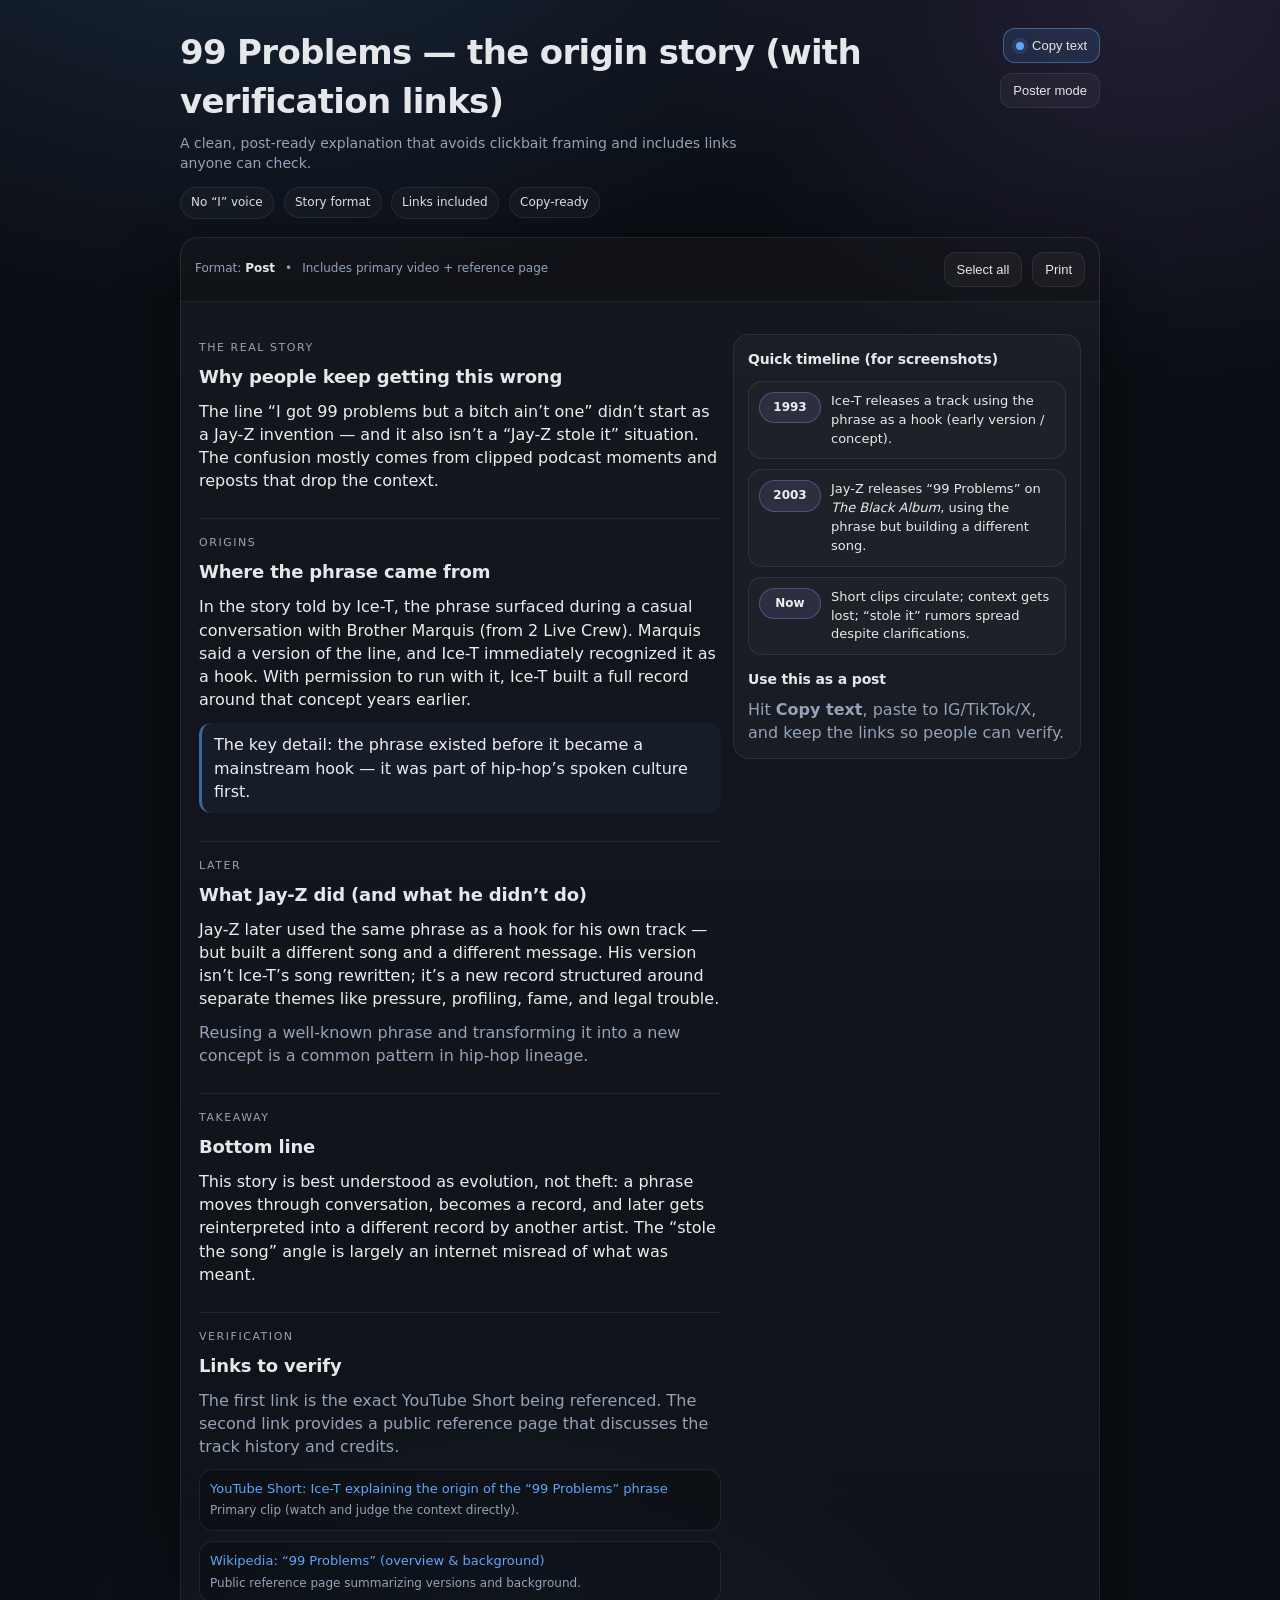
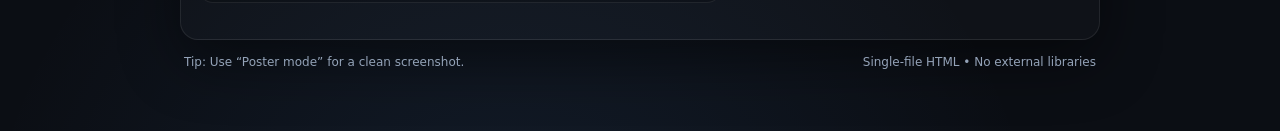
==== index.html @ a56e2610 "index.html" ====
<!doctype html>

<html lang="en">

<head>

  <meta charset="UTF-8" />

  <meta name="viewport" content="width=device-width,initial-scale=1" />

  <title>99 Problems — Origin Story (Verifiable)</title>

  <style>

    :root{

      --bg:#0b0e14;

      --card:#111827;

      --muted:#94a3b8;

      --text:#e5e7eb;

      --accent:#60a5fa;

      --accent2:#a78bfa;

      --border:rgba(255,255,255,.08);

      --shadow: 0 20px 60px rgba(0,0,0,.45);

    }

    *{box-sizing:border-box}

    body{

      margin:0;

      font-family: ui-sans-serif, system-ui, -apple-system, Segoe UI, Roboto, Helvetica, Arial, "Apple Color Emoji","Segoe UI Emoji";

      background:

        radial-gradient(1200px 800px at 20% -10%, rgba(96,165,250,.18), transparent 60%),

        radial-gradient(900px 700px at 90% 0%, rgba(167,139,250,.14), transparent 55%),

        radial-gradient(900px 900px at 40% 110%, rgba(96,165,250,.10), transparent 60%),

        var(--bg);

      color:var(--text);

      line-height:1.45;

      padding: 28px 16px 60px;

    }

    .wrap{

      max-width: 920px;

      margin: 0 auto;

    }

    header{

      display:flex;

      align-items:flex-start;

      justify-content:space-between;

      gap:16px;

      margin-bottom:18px;

    }

    .title{

      display:flex;

      flex-direction:column;

      gap:6px;

    }

    h1{

      margin:0;

      font-size: clamp(20px, 3vw, 34px);

      letter-spacing:-0.02em;

    }

    .subtitle{

      margin:0;

      color:var(--muted);

      font-size: 14px;

      max-width: 64ch;

    }

    .pillbar{

      display:flex;

      gap:10px;

      flex-wrap:wrap;

      margin-top: 8px;

    }

    .pill{

      font-size:12px;

      color: rgba(255,255,255,.86);

      border:1px solid var(--border);

      padding:6px 10px;

      border-radius:999px;

      background: rgba(255,255,255,.03);

      backdrop-filter: blur(8px);

    }

    .card{

      background: linear-gradient(180deg, rgba(255,255,255,.04), rgba(255,255,255,.02));

      border:1px solid var(--border);

      border-radius: 18px;

      box-shadow: var(--shadow);

      overflow:hidden;

    }

    .toolbar{

      display:flex;

      align-items:center;

      justify-content:space-between;

      gap: 12px;

      padding: 14px 14px;

      border-bottom:1px solid var(--border);

      background: rgba(0,0,0,.25);

    }

    .controls{

      display:flex;

      gap:10px;

      flex-wrap:wrap;

      align-items:center;

      justify-content:flex-end;

    }

    .btn{

      appearance:none;

      border:1px solid var(--border);

      background: rgba(255,255,255,.04);

      color: var(--text);

      padding: 9px 12px;

      border-radius: 12px;

      font-size: 13px;

      cursor:pointer;

      transition: transform .05s ease, background .2s ease, border-color .2s ease;

      display:inline-flex;

      align-items:center;

      gap:8px;

      user-select:none;

      white-space:nowrap;

    }

    .btn:hover{

      background: rgba(255,255,255,.07);

      border-color: rgba(96,165,250,.35);

    }

    .btn:active{ transform: translateY(1px); }

    .btn.primary{

      border-color: rgba(96,165,250,.45);

      background: rgba(96,165,250,.12);

    }

    .btn.primary:hover{

      background: rgba(96,165,250,.16);

    }

    .btn .dot{

      width:8px;height:8px;border-radius:50%;

      background: var(--accent);

      box-shadow: 0 0 0 4px rgba(96,165,250,.14);

    }

    .status{

      font-size: 12px;

      color: var(--muted);

      display:flex;

      align-items:center;

      gap: 10px;

      flex-wrap:wrap;

    }

    .status strong{ color: rgba(255,255,255,.9); font-weight:600; }

    .content{

      padding: 18px 18px 20px;

    }

    .section{

      padding: 16px 0;

      border-top:1px solid var(--border);

    }

    .section:first-child{ border-top:0; padding-top: 6px; }

    .kicker{

      text-transform: uppercase;

      letter-spacing: .14em;

      font-size: 11px;

      color: rgba(255,255,255,.6);

      margin:0 0 8px;

    }

    h2{

      margin:0 0 8px;

      font-size: 18px;

      letter-spacing:-0.01em;

    }

    p{

      margin: 10px 0;

      color: rgba(255,255,255,.92);

      max-width: 74ch;

    }

    .muted{ color: var(--muted); }

    .quote{

      border-left: 3px solid rgba(96,165,250,.55);

      padding: 10px 12px;

      margin: 12px 0;

      background: rgba(96,165,250,.06);

      border-radius: 12px;

      color: rgba(255,255,255,.92);

      max-width: 74ch;

    }

    .grid{

      display:grid;

      grid-template-columns: 1fr;

      gap: 12px;

      margin-top: 14px;

    }

    @media (min-width: 860px){

      .grid{ grid-template-columns: 1.2fr .8fr; align-items:start; }

    }

    .side{

      border:1px solid var(--border);

      background: rgba(255,255,255,.03);

      border-radius: 16px;

      padding: 14px;

    }

    .side h3{

      margin:0 0 8px;

      font-size: 14px;

      letter-spacing:-0.01em;

    }

    .links{

      display:flex;

      flex-direction:column;

      gap:10px;

      margin: 10px 0 0;

      padding:0;

      list-style:none;

    }

    .link{

      display:flex;

      flex-direction:column;

      gap:4px;

      padding: 10px 10px;

      border-radius: 14px;

      border:1px solid var(--border);

      background: rgba(0,0,0,.18);

    }

    .link a{

      color: var(--accent);

      text-decoration:none;

      word-break: break-word;

      font-size: 13px;

    }

    .link a:hover{ text-decoration: underline; }

    .link small{

      color: var(--muted);

      font-size: 12px;

    }

    .timeline{

      display:flex;

      flex-direction:column;

      gap: 10px;

      margin-top: 12px;

    }

    .event{

      display:flex;

      gap: 10px;

      align-items:flex-start;

      padding: 10px;

      border:1px solid var(--border);

      background: rgba(255,255,255,.02);

      border-radius: 14px;

    }

    .year{

      font-size: 12px;

      font-weight: 700;

      color: rgba(255,255,255,.92);

      background: rgba(167,139,250,.12);

      border:1px solid rgba(167,139,250,.35);

      padding: 6px 8px;

      border-radius: 999px;

      min-width: 62px;

      text-align:center;

    }

    .event p{ margin:0; font-size: 13px; color: rgba(255,255,255,.9); }

    footer{

      margin-top: 14px;

      color: var(--muted);

      font-size: 12px;

      display:flex;

      justify-content:space-between;

      gap: 10px;

      flex-wrap:wrap;

      padding: 0 4px;

    }

    .toast{

      position: fixed;

      left: 50%;

      bottom: 18px;

      transform: translateX(-50%);

      background: rgba(17,24,39,.92);

      border:1px solid var(--border);

      color: rgba(255,255,255,.92);

      padding: 10px 14px;

      border-radius: 999px;

      box-shadow: var(--shadow);

      opacity:0;

      pointer-events:none;

      transition: opacity .2s ease, transform .2s ease;

      font-size: 13px;

      backdrop-filter: blur(8px);

    }

    .toast.show{

      opacity:1;

      transform: translateX(-50%) translateY(-4px);

    }

    /* "Poster mode": bigger, tighter, less UI */

    .poster body {}

    .poster .toolbar{ display:none; }

    .poster .subtitle{ display:none; }

    .poster .pillbar{ display:none; }

    .poster .content{ padding: 24px 22px 22px; }

    .poster .side{ display:none; }

  </style>

</head>

<body>

  <div class="wrap">

    <header>

      <div class="title">

        <h1>99 Problems — the origin story (with verification links)</h1>

        <p class="subtitle">

          A clean, post-ready explanation that avoids clickbait framing and includes links anyone can check.

        </p>

        <div class="pillbar" aria-hidden="true">

          <span class="pill">No “I” voice</span>

          <span class="pill">Story format</span>

          <span class="pill">Links included</span>

          <span class="pill">Copy-ready</span>

        </div>

      </div>

      <div class="controls">

        <button class="btn primary" id="copyBtn" title="Copy the story text">

          <span class="dot" aria-hidden="true"></span> Copy text

        </button>

        <button class="btn" id="posterBtn" title="Toggle poster mode (clean screenshot layout)">

          Poster mode

        </button>

      </div>

    </header>

    <main class="card" role="main">

      <div class="toolbar">

        <div class="status">

          <span>Format: <strong id="modeLabel">Post</strong></span>

          <span class="muted">•</span>

          <span class="muted">Includes primary video + reference page</span>

        </div>

        <div class="controls">

          <button class="btn" id="selectBtn" title="Select all story text">Select all</button>

          <button class="btn" id="printBtn" title="Print / Save as PDF">Print</button>

        </div>

      </div>

      <div class="content">

        <div class="grid">

          <article id="story">

            <section class="section">

              <p class="kicker">The real story</p>

              <h2>Why people keep getting this wrong</h2>

              <p>

                The line “I got 99 problems but a bitch ain’t one” didn’t start as a Jay-Z invention — and it also isn’t a

                “Jay-Z stole it” situation. The confusion mostly comes from clipped podcast moments and reposts that drop

                the context.

              </p>

            </section>

            <section class="section">

              <p class="kicker">Origins</p>

              <h2>Where the phrase came from</h2>

              <p>

                In the story told by Ice-T, the phrase surfaced during a casual conversation with Brother Marquis (from 2 Live Crew).

                Marquis said a version of the line, and Ice-T immediately recognized it as a hook. With permission to run with it,

                Ice-T built a full record around that concept years earlier.

              </p>

              <div class="quote" role="note">

                The key detail: the phrase existed before it became a mainstream hook — it was part of hip-hop’s spoken culture first.

              </div>

            </section>

            <section class="section">

              <p class="kicker">Later</p>

              <h2>What Jay-Z did (and what he didn’t do)</h2>

              <p>

                Jay-Z later used the same phrase as a hook for his own track — but built a different song and a different message.

                His version isn’t Ice-T’s song rewritten; it’s a new record structured around separate themes like pressure,

                profiling, fame, and legal trouble.

              </p>

              <p class="muted">

                Reusing a well-known phrase and transforming it into a new concept is a common pattern in hip-hop lineage.

              </p>

            </section>

            <section class="section">

              <p class="kicker">Takeaway</p>

              <h2>Bottom line</h2>

              <p>

                This story is best understood as evolution, not theft: a phrase moves through conversation, becomes a record,

                and later gets reinterpreted into a different record by another artist. The “stole the song” angle is largely

                an internet misread of what was meant.

              </p>

            </section>

            <section class="section" id="verification">

              <p class="kicker">Verification</p>

              <h2>Links to verify</h2>

              <p class="muted">

                The first link is the exact YouTube Short being referenced. The second link provides a public reference page

                that discusses the track history and credits.

              </p>

              <ul class="links">

                <li class="link">

                  <a href="https://youtube.com/shorts/ABNKZNQEpVY?si=wyoxlkQAUQB11pMo" target="_blank" rel="noopener noreferrer">

                    YouTube Short: Ice-T explaining the origin of the “99 Problems” phrase

                  </a>

                  <small>Primary clip (watch and judge the context directly).</small>

                </li>

                <li class="link">

                  <a href="https://en.wikipedia.org/wiki/99_Problems" target="_blank" rel="noopener noreferrer">

                    Wikipedia: “99 Problems” (overview & background)

                  </a>

                  <small>Public reference page summarizing versions and background.</small>

                </li>

              </ul>

            </section>

          </article>

          <aside class="side" aria-label="Quick timeline">

            <h3>Quick timeline (for screenshots)</h3>

            <div class="timeline">

              <div class="event">

                <div class="year">1993</div>

                <p>Ice-T releases a track using the phrase as a hook (early version / concept).</p>

              </div>

              <div class="event">

                <div class="year">2003</div>

                <p>Jay-Z releases “99 Problems” on <em>The Black Album</em>, using the phrase but building a different song.</p>

              </div>

              <div class="event">

                <div class="year">Now</div>

                <p>Short clips circulate; context gets lost; “stole it” rumors spread despite clarifications.</p>

              </div>

            </div>

            <div style="margin-top:14px;">

              <h3>Use this as a post</h3>

              <p class="muted" style="margin:0;">

                Hit <strong>Copy text</strong>, paste to IG/TikTok/X, and keep the links so people can verify.

              </p>

            </div>

          </aside>

        </div>

      </div>

    </main>

    <footer>

      <span>Tip: Use “Poster mode” for a clean screenshot.</span>

      <span class="muted">Single-file HTML • No external libraries</span>

    </footer>

  </div>

  <div class="toast" id="toast" role="status" aria-live="polite"></div>

  <script>

    const copyBtn = document.getElementById('copyBtn');

    const selectBtn = document.getElementById('selectBtn');

    const printBtn = document.getElementById('printBtn');

    const posterBtn = document.getElementById('posterBtn');

    const modeLabel = document.getElementById('modeLabel');

    const toast = document.getElementById('toast');

    const story = document.getElementById('story');

    function showToast(msg){

      toast.textContent = msg;

      toast.classList.add('show');

      setTimeout(() => toast.classList.remove('show'), 1600);

    }

    function getPlainTextFromStory(){

      // Build a clean, copy-paste-friendly text version (no UI fluff)

      const yt = "https://youtube.com/shorts/ABNKZNQEpVY?si=wyoxlkQAUQB11pMo";

      const wiki = "https://en.wikipedia.org/wiki/99_Problems";

      return [

        "99 Problems — the origin story (with verification links)",

        "",

        "The line “I got 99 problems but a bitch ain’t one” didn’t start as a Jay-Z invention — and it also isn’t a “Jay-Z stole it” situation. The confusion mostly comes from clipped podcast moments and reposts that drop the context.",

        "",

        "Where the phrase came from:",

        "In the story told by Ice-T, the phrase surfaced during a casual conversation with Brother Marquis (from 2 Live Crew). Marquis said a version of the line, and Ice-T immediately recognized it as a hook. With permission to run with it, Ice-T built a full record around that concept years earlier.",

        "",

        "What Jay-Z did (and what he didn’t do):",

        "Jay-Z later used the same phrase as a hook for his own track — but built a different song and a different message. His version isn’t Ice-T’s song rewritten; it’s a new record structured around separate themes like pressure, profiling, fame, and legal trouble.",

        "",

        "Bottom line:",

        "This story is best understood as evolution, not theft: a phrase moves through conversation, becomes a record, and later gets reinterpreted into a different record by another artist. The “stole the song” angle is largely an internet misread of what was meant.",

        "",

        "Verify:",

        `YouTube Short (primary clip): ${yt}`,

        `Public reference page: ${wiki}`

      ].join("\n");

    }

    async function copyText(){

      const text = getPlainTextFromStory();

      try{

        await navigator.clipboard.writeText(text);

        showToast("Copied ✔");

      }catch(e){

        // fallback

        const ta = document.createElement('textarea');

        ta.value = text;

        ta.setAttribute('readonly', '');

        ta.style.position = 'fixed';

        ta.style.left = '-9999px';

        document.body.appendChild(ta);

        ta.select();

        document.execCommand('copy');

        document.body.removeChild(ta);

        showToast("Copied ✔");

      }

    }

    function selectStory(){

      const range = document.createRange();

      range.selectNodeContents(story);

      const sel = window.getSelection();

      sel.removeAllRanges();

      sel.addRange(range);

      showToast("Selected");

    }

    function togglePoster(){

      document.documentElement.classList.toggle('poster');

      const isPoster = document.documentElement.classList.contains('poster');

      modeLabel.textContent = isPoster ? "Poster" : "Post";

      posterBtn.textContent = isPoster ? "Exit poster mode" : "Poster mode";

      showToast(isPoster ? "Poster mode on" : "Poster mode off");

    }

    copyBtn.addEventListener('click', copyText);

    selectBtn.addEventListener('click', selectStory);

    printBtn.addEventListener('click', () => window.print());

    posterBtn.addEventListener('click', togglePoster);

  </script>

</body>

</html>
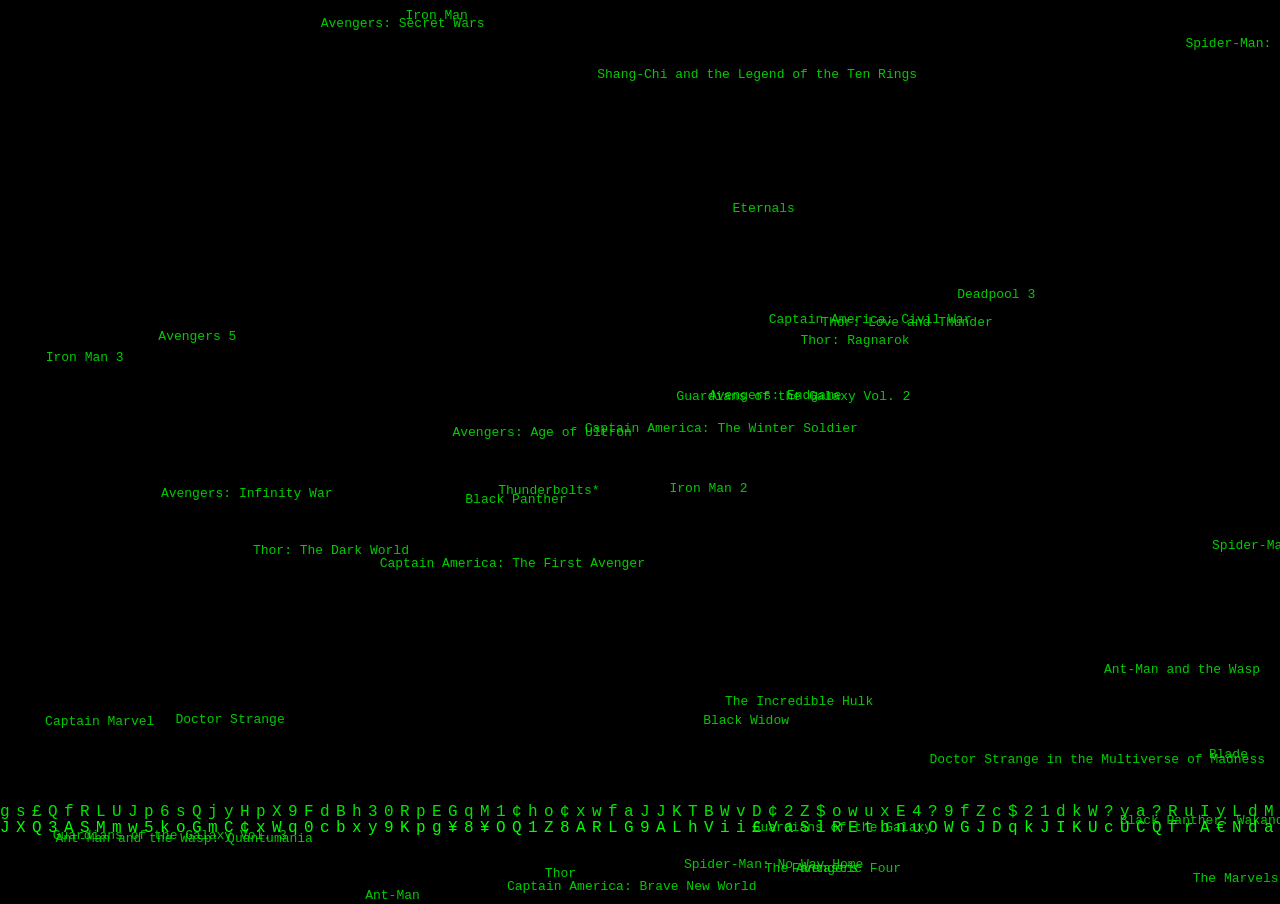
==== commit 33d9fcb2: "Add files via upload" ====
--- a/index.html
+++ b/index.html
@@ -1,999 +1,14 @@
-<!doctype html>
-
+<!DOCTYPE html>
 <html lang="en">
-
 <head>
-
-  <meta charset="UTF-8" />
-
-  <meta name="viewport" content="width=device-width,initial-scale=1" />
-
-  <title>99 Problems — Origin Story (Verifiable)</title>
-
-  <style>
-
-    :root{
-
-      --bg:#0b0e14;
-
-      --card:#111827;
-
-      --muted:#94a3b8;
-
-      --text:#e5e7eb;
-
-      --accent:#60a5fa;
-
-      --accent2:#a78bfa;
-
-      --border:rgba(255,255,255,.08);
-
-      --shadow: 0 20px 60px rgba(0,0,0,.45);
-
-    }
-
-    *{box-sizing:border-box}
-
-    body{
-
-      margin:0;
-
-      font-family: ui-sans-serif, system-ui, -apple-system, Segoe UI, Roboto, Helvetica, Arial, "Apple Color Emoji","Segoe UI Emoji";
-
-      background:
-
-        radial-gradient(1200px 800px at 20% -10%, rgba(96,165,250,.18), transparent 60%),
-
-        radial-gradient(900px 700px at 90% 0%, rgba(167,139,250,.14), transparent 55%),
-
-        radial-gradient(900px 900px at 40% 110%, rgba(96,165,250,.10), transparent 60%),
-
-        var(--bg);
-
-      color:var(--text);
-
-      line-height:1.45;
-
-      padding: 28px 16px 60px;
-
-    }
-
-    .wrap{
-
-      max-width: 920px;
-
-      margin: 0 auto;
-
-    }
-
-    header{
-
-      display:flex;
-
-      align-items:flex-start;
-
-      justify-content:space-between;
-
-      gap:16px;
-
-      margin-bottom:18px;
-
-    }
-
-    .title{
-
-      display:flex;
-
-      flex-direction:column;
-
-      gap:6px;
-
-    }
-
-    h1{
-
-      margin:0;
-
-      font-size: clamp(20px, 3vw, 34px);
-
-      letter-spacing:-0.02em;
-
-    }
-
-    .subtitle{
-
-      margin:0;
-
-      color:var(--muted);
-
-      font-size: 14px;
-
-      max-width: 64ch;
-
-    }
-
-    .pillbar{
-
-      display:flex;
-
-      gap:10px;
-
-      flex-wrap:wrap;
-
-      margin-top: 8px;
-
-    }
-
-    .pill{
-
-      font-size:12px;
-
-      color: rgba(255,255,255,.86);
-
-      border:1px solid var(--border);
-
-      padding:6px 10px;
-
-      border-radius:999px;
-
-      background: rgba(255,255,255,.03);
-
-      backdrop-filter: blur(8px);
-
-    }
-
-    .card{
-
-      background: linear-gradient(180deg, rgba(255,255,255,.04), rgba(255,255,255,.02));
-
-      border:1px solid var(--border);
-
-      border-radius: 18px;
-
-      box-shadow: var(--shadow);
-
-      overflow:hidden;
-
-    }
-
-    .toolbar{
-
-      display:flex;
-
-      align-items:center;
-
-      justify-content:space-between;
-
-      gap: 12px;
-
-      padding: 14px 14px;
-
-      border-bottom:1px solid var(--border);
-
-      background: rgba(0,0,0,.25);
-
-    }
-
-    .controls{
-
-      display:flex;
-
-      gap:10px;
-
-      flex-wrap:wrap;
-
-      align-items:center;
-
-      justify-content:flex-end;
-
-    }
-
-    .btn{
-
-      appearance:none;
-
-      border:1px solid var(--border);
-
-      background: rgba(255,255,255,.04);
-
-      color: var(--text);
-
-      padding: 9px 12px;
-
-      border-radius: 12px;
-
-      font-size: 13px;
-
-      cursor:pointer;
-
-      transition: transform .05s ease, background .2s ease, border-color .2s ease;
-
-      display:inline-flex;
-
-      align-items:center;
-
-      gap:8px;
-
-      user-select:none;
-
-      white-space:nowrap;
-
-    }
-
-    .btn:hover{
-
-      background: rgba(255,255,255,.07);
-
-      border-color: rgba(96,165,250,.35);
-
-    }
-
-    .btn:active{ transform: translateY(1px); }
-
-    .btn.primary{
-
-      border-color: rgba(96,165,250,.45);
-
-      background: rgba(96,165,250,.12);
-
-    }
-
-    .btn.primary:hover{
-
-      background: rgba(96,165,250,.16);
-
-    }
-
-    .btn .dot{
-
-      width:8px;height:8px;border-radius:50%;
-
-      background: var(--accent);
-
-      box-shadow: 0 0 0 4px rgba(96,165,250,.14);
-
-    }
-
-    .status{
-
-      font-size: 12px;
-
-      color: var(--muted);
-
-      display:flex;
-
-      align-items:center;
-
-      gap: 10px;
-
-      flex-wrap:wrap;
-
-    }
-
-    .status strong{ color: rgba(255,255,255,.9); font-weight:600; }
-
-    .content{
-
-      padding: 18px 18px 20px;
-
-    }
-
-    .section{
-
-      padding: 16px 0;
-
-      border-top:1px solid var(--border);
-
-    }
-
-    .section:first-child{ border-top:0; padding-top: 6px; }
-
-    .kicker{
-
-      text-transform: uppercase;
-
-      letter-spacing: .14em;
-
-      font-size: 11px;
-
-      color: rgba(255,255,255,.6);
-
-      margin:0 0 8px;
-
-    }
-
-    h2{
-
-      margin:0 0 8px;
-
-      font-size: 18px;
-
-      letter-spacing:-0.01em;
-
-    }
-
-    p{
-
-      margin: 10px 0;
-
-      color: rgba(255,255,255,.92);
-
-      max-width: 74ch;
-
-    }
-
-    .muted{ color: var(--muted); }
-
-    .quote{
-
-      border-left: 3px solid rgba(96,165,250,.55);
-
-      padding: 10px 12px;
-
-      margin: 12px 0;
-
-      background: rgba(96,165,250,.06);
-
-      border-radius: 12px;
-
-      color: rgba(255,255,255,.92);
-
-      max-width: 74ch;
-
-    }
-
-    .grid{
-
-      display:grid;
-
-      grid-template-columns: 1fr;
-
-      gap: 12px;
-
-      margin-top: 14px;
-
-    }
-
-    @media (min-width: 860px){
-
-      .grid{ grid-template-columns: 1.2fr .8fr; align-items:start; }
-
-    }
-
-    .side{
-
-      border:1px solid var(--border);
-
-      background: rgba(255,255,255,.03);
-
-      border-radius: 16px;
-
-      padding: 14px;
-
-    }
-
-    .side h3{
-
-      margin:0 0 8px;
-
-      font-size: 14px;
-
-      letter-spacing:-0.01em;
-
-    }
-
-    .links{
-
-      display:flex;
-
-      flex-direction:column;
-
-      gap:10px;
-
-      margin: 10px 0 0;
-
-      padding:0;
-
-      list-style:none;
-
-    }
-
-    .link{
-
-      display:flex;
-
-      flex-direction:column;
-
-      gap:4px;
-
-      padding: 10px 10px;
-
-      border-radius: 14px;
-
-      border:1px solid var(--border);
-
-      background: rgba(0,0,0,.18);
-
-    }
-
-    .link a{
-
-      color: var(--accent);
-
-      text-decoration:none;
-
-      word-break: break-word;
-
-      font-size: 13px;
-
-    }
-
-    .link a:hover{ text-decoration: underline; }
-
-    .link small{
-
-      color: var(--muted);
-
-      font-size: 12px;
-
-    }
-
-    .timeline{
-
-      display:flex;
-
-      flex-direction:column;
-
-      gap: 10px;
-
-      margin-top: 12px;
-
-    }
-
-    .event{
-
-      display:flex;
-
-      gap: 10px;
-
-      align-items:flex-start;
-
-      padding: 10px;
-
-      border:1px solid var(--border);
-
-      background: rgba(255,255,255,.02);
-
-      border-radius: 14px;
-
-    }
-
-    .year{
-
-      font-size: 12px;
-
-      font-weight: 700;
-
-      color: rgba(255,255,255,.92);
-
-      background: rgba(167,139,250,.12);
-
-      border:1px solid rgba(167,139,250,.35);
-
-      padding: 6px 8px;
-
-      border-radius: 999px;
-
-      min-width: 62px;
-
-      text-align:center;
-
-    }
-
-    .event p{ margin:0; font-size: 13px; color: rgba(255,255,255,.9); }
-
-    footer{
-
-      margin-top: 14px;
-
-      color: var(--muted);
-
-      font-size: 12px;
-
-      display:flex;
-
-      justify-content:space-between;
-
-      gap: 10px;
-
-      flex-wrap:wrap;
-
-      padding: 0 4px;
-
-    }
-
-    .toast{
-
-      position: fixed;
-
-      left: 50%;
-
-      bottom: 18px;
-
-      transform: translateX(-50%);
-
-      background: rgba(17,24,39,.92);
-
-      border:1px solid var(--border);
-
-      color: rgba(255,255,255,.92);
-
-      padding: 10px 14px;
-
-      border-radius: 999px;
-
-      box-shadow: var(--shadow);
-
-      opacity:0;
-
-      pointer-events:none;
-
-      transition: opacity .2s ease, transform .2s ease;
-
-      font-size: 13px;
-
-      backdrop-filter: blur(8px);
-
-    }
-
-    .toast.show{
-
-      opacity:1;
-
-      transform: translateX(-50%) translateY(-4px);
-
-    }
-
-    /* "Poster mode": bigger, tighter, less UI */
-
-    .poster body {}
-
-    .poster .toolbar{ display:none; }
-
-    .poster .subtitle{ display:none; }
-
-    .poster .pillbar{ display:none; }
-
-    .poster .content{ padding: 24px 22px 22px; }
-
-    .poster .side{ display:none; }
-
-  </style>
-
+    <meta charset="UTF-8">
+    <meta name="viewport" content="width=device-width, initial-scale=1.0">
+    <title>Matrix MCU Rain</title>
+    <link rel="stylesheet" href="style.css">
 </head>
-
 <body>
-
-  <div class="wrap">
-
-    <header>
-
-      <div class="title">
-
-        <h1>99 Problems — the origin story (with verification links)</h1>
-
-        <p class="subtitle">
-
-          A clean, post-ready explanation that avoids clickbait framing and includes links anyone can check.
-
-        </p>
-
-        <div class="pillbar" aria-hidden="true">
-
-          <span class="pill">No “I” voice</span>
-
-          <span class="pill">Story format</span>
-
-          <span class="pill">Links included</span>
-
-          <span class="pill">Copy-ready</span>
-
-        </div>
-
-      </div>
-
-      <div class="controls">
-
-        <button class="btn primary" id="copyBtn" title="Copy the story text">
-
-          <span class="dot" aria-hidden="true"></span> Copy text
-
-        </button>
-
-        <button class="btn" id="posterBtn" title="Toggle poster mode (clean screenshot layout)">
-
-          Poster mode
-
-        </button>
-
-      </div>
-
-    </header>
-
-    <main class="card" role="main">
-
-      <div class="toolbar">
-
-        <div class="status">
-
-          <span>Format: <strong id="modeLabel">Post</strong></span>
-
-          <span class="muted">•</span>
-
-          <span class="muted">Includes primary video + reference page</span>
-
-        </div>
-
-        <div class="controls">
-
-          <button class="btn" id="selectBtn" title="Select all story text">Select all</button>
-
-          <button class="btn" id="printBtn" title="Print / Save as PDF">Print</button>
-
-        </div>
-
-      </div>
-
-      <div class="content">
-
-        <div class="grid">
-
-          <article id="story">
-
-            <section class="section">
-
-              <p class="kicker">The real story</p>
-
-              <h2>Why people keep getting this wrong</h2>
-
-              <p>
-
-                The line “I got 99 problems but a bitch ain’t one” didn’t start as a Jay-Z invention — and it also isn’t a
-
-                “Jay-Z stole it” situation. The confusion mostly comes from clipped podcast moments and reposts that drop
-
-                the context.
-
-              </p>
-
-            </section>
-
-            <section class="section">
-
-              <p class="kicker">Origins</p>
-
-              <h2>Where the phrase came from</h2>
-
-              <p>
-
-                In the story told by Ice-T, the phrase surfaced during a casual conversation with Brother Marquis (from 2 Live Crew).
-
-                Marquis said a version of the line, and Ice-T immediately recognized it as a hook. With permission to run with it,
-
-                Ice-T built a full record around that concept years earlier.
-
-              </p>
-
-              <div class="quote" role="note">
-
-                The key detail: the phrase existed before it became a mainstream hook — it was part of hip-hop’s spoken culture first.
-
-              </div>
-
-            </section>
-
-            <section class="section">
-
-              <p class="kicker">Later</p>
-
-              <h2>What Jay-Z did (and what he didn’t do)</h2>
-
-              <p>
-
-                Jay-Z later used the same phrase as a hook for his own track — but built a different song and a different message.
-
-                His version isn’t Ice-T’s song rewritten; it’s a new record structured around separate themes like pressure,
-
-                profiling, fame, and legal trouble.
-
-              </p>
-
-              <p class="muted">
-
-                Reusing a well-known phrase and transforming it into a new concept is a common pattern in hip-hop lineage.
-
-              </p>
-
-            </section>
-
-            <section class="section">
-
-              <p class="kicker">Takeaway</p>
-
-              <h2>Bottom line</h2>
-
-              <p>
-
-                This story is best understood as evolution, not theft: a phrase moves through conversation, becomes a record,
-
-                and later gets reinterpreted into a different record by another artist. The “stole the song” angle is largely
-
-                an internet misread of what was meant.
-
-              </p>
-
-            </section>
-
-            <section class="section" id="verification">
-
-              <p class="kicker">Verification</p>
-
-              <h2>Links to verify</h2>
-
-              <p class="muted">
-
-                The first link is the exact YouTube Short being referenced. The second link provides a public reference page
-
-                that discusses the track history and credits.
-
-              </p>
-
-              <ul class="links">
-
-                <li class="link">
-
-                  <a href="https://youtube.com/shorts/ABNKZNQEpVY?si=wyoxlkQAUQB11pMo" target="_blank" rel="noopener noreferrer">
-
-                    YouTube Short: Ice-T explaining the origin of the “99 Problems” phrase
-
-                  </a>
-
-                  <small>Primary clip (watch and judge the context directly).</small>
-
-                </li>
-
-                <li class="link">
-
-                  <a href="https://en.wikipedia.org/wiki/99_Problems" target="_blank" rel="noopener noreferrer">
-
-                    Wikipedia: “99 Problems” (overview & background)
-
-                  </a>
-
-                  <small>Public reference page summarizing versions and background.</small>
-
-                </li>
-
-              </ul>
-
-            </section>
-
-          </article>
-
-          <aside class="side" aria-label="Quick timeline">
-
-            <h3>Quick timeline (for screenshots)</h3>
-
-            <div class="timeline">
-
-              <div class="event">
-
-                <div class="year">1993</div>
-
-                <p>Ice-T releases a track using the phrase as a hook (early version / concept).</p>
-
-              </div>
-
-              <div class="event">
-
-                <div class="year">2003</div>
-
-                <p>Jay-Z releases “99 Problems” on <em>The Black Album</em>, using the phrase but building a different song.</p>
-
-              </div>
-
-              <div class="event">
-
-                <div class="year">Now</div>
-
-                <p>Short clips circulate; context gets lost; “stole it” rumors spread despite clarifications.</p>
-
-              </div>
-
-            </div>
-
-            <div style="margin-top:14px;">
-
-              <h3>Use this as a post</h3>
-
-              <p class="muted" style="margin:0;">
-
-                Hit <strong>Copy text</strong>, paste to IG/TikTok/X, and keep the links so people can verify.
-
-              </p>
-
-            </div>
-
-          </aside>
-
-        </div>
-
-      </div>
-
-    </main>
-
-    <footer>
-
-      <span>Tip: Use “Poster mode” for a clean screenshot.</span>
-
-      <span class="muted">Single-file HTML • No external libraries</span>
-
-    </footer>
-
-  </div>
-
-  <div class="toast" id="toast" role="status" aria-live="polite"></div>
-
-  <script>
-
-    const copyBtn = document.getElementById('copyBtn');
-
-    const selectBtn = document.getElementById('selectBtn');
-
-    const printBtn = document.getElementById('printBtn');
-
-    const posterBtn = document.getElementById('posterBtn');
-
-    const modeLabel = document.getElementById('modeLabel');
-
-    const toast = document.getElementById('toast');
-
-    const story = document.getElementById('story');
-
-    function showToast(msg){
-
-      toast.textContent = msg;
-
-      toast.classList.add('show');
-
-      setTimeout(() => toast.classList.remove('show'), 1600);
-
-    }
-
-    function getPlainTextFromStory(){
-
-      // Build a clean, copy-paste-friendly text version (no UI fluff)
-
-      const yt = "https://youtube.com/shorts/ABNKZNQEpVY?si=wyoxlkQAUQB11pMo";
-
-      const wiki = "https://en.wikipedia.org/wiki/99_Problems";
-
-      return [
-
-        "99 Problems — the origin story (with verification links)",
-
-        "",
-
-        "The line “I got 99 problems but a bitch ain’t one” didn’t start as a Jay-Z invention — and it also isn’t a “Jay-Z stole it” situation. The confusion mostly comes from clipped podcast moments and reposts that drop the context.",
-
-        "",
-
-        "Where the phrase came from:",
-
-        "In the story told by Ice-T, the phrase surfaced during a casual conversation with Brother Marquis (from 2 Live Crew). Marquis said a version of the line, and Ice-T immediately recognized it as a hook. With permission to run with it, Ice-T built a full record around that concept years earlier.",
-
-        "",
-
-        "What Jay-Z did (and what he didn’t do):",
-
-        "Jay-Z later used the same phrase as a hook for his own track — but built a different song and a different message. His version isn’t Ice-T’s song rewritten; it’s a new record structured around separate themes like pressure, profiling, fame, and legal trouble.",
-
-        "",
-
-        "Bottom line:",
-
-        "This story is best understood as evolution, not theft: a phrase moves through conversation, becomes a record, and later gets reinterpreted into a different record by another artist. The “stole the song” angle is largely an internet misread of what was meant.",
-
-        "",
-
-        "Verify:",
-
-        `YouTube Short (primary clip): ${yt}`,
-
-        `Public reference page: ${wiki}`
-
-      ].join("\n");
-
-    }
-
-    async function copyText(){
-
-      const text = getPlainTextFromStory();
-
-      try{
-
-        await navigator.clipboard.writeText(text);
-
-        showToast("Copied ✔");
-
-      }catch(e){
-
-        // fallback
-
-        const ta = document.createElement('textarea');
-
-        ta.value = text;
-
-        ta.setAttribute('readonly', '');
-
-        ta.style.position = 'fixed';
-
-        ta.style.left = '-9999px';
-
-        document.body.appendChild(ta);
-
-        ta.select();
-
-        document.execCommand('copy');
-
-        document.body.removeChild(ta);
-
-        showToast("Copied ✔");
-
-      }
-
-    }
-
-    function selectStory(){
-
-      const range = document.createRange();
-
-      range.selectNodeContents(story);
-
-      const sel = window.getSelection();
-
-      sel.removeAllRanges();
-
-      sel.addRange(range);
-
-      showToast("Selected");
-
-    }
-
-    function togglePoster(){
-
-      document.documentElement.classList.toggle('poster');
-
-      const isPoster = document.documentElement.classList.contains('poster');
-
-      modeLabel.textContent = isPoster ? "Poster" : "Post";
-
-      posterBtn.textContent = isPoster ? "Exit poster mode" : "Poster mode";
-
-      showToast(isPoster ? "Poster mode on" : "Poster mode off");
-
-    }
-
-    copyBtn.addEventListener('click', copyText);
-
-    selectBtn.addEventListener('click', selectStory);
-
-    printBtn.addEventListener('click', () => window.print());
-
-    posterBtn.addEventListener('click', togglePoster);
-
-  </script>
-
+    <canvas id="matrixCanvas"></canvas>
+    <div id="titleRain"></div>
+    <script src="script.js"></script>
 </body>
-
-</html>
+</html>
--- a/style.css
+++ b/style.css
@@ -0,0 +1,30 @@
+body {
+    margin: 0;
+    overflow: hidden;
+    background-color: #000;
+}
+
+#matrixCanvas {
+    display: block;
+}
+
+#titleRain {
+    position: absolute;
+    top: 0;
+    left: 0;
+    width: 100%;
+    height: 100%;
+    color: #00FF00;
+    font-family: monospace;
+    white-space: pre; /* Preserve line breaks */
+    pointer-events: none; /* Allow clicks to pass through to the canvas */
+    z-index: 1; /* Ensure titles are on top */
+    font-size: 1em; /* Adjust as needed */
+    line-height: 1.2em; /* Adjust as needed */
+    text-align: center; /* Initial centering */
+}
+
+#titleRain span {
+    position: absolute;
+    opacity: 0.8;
+}
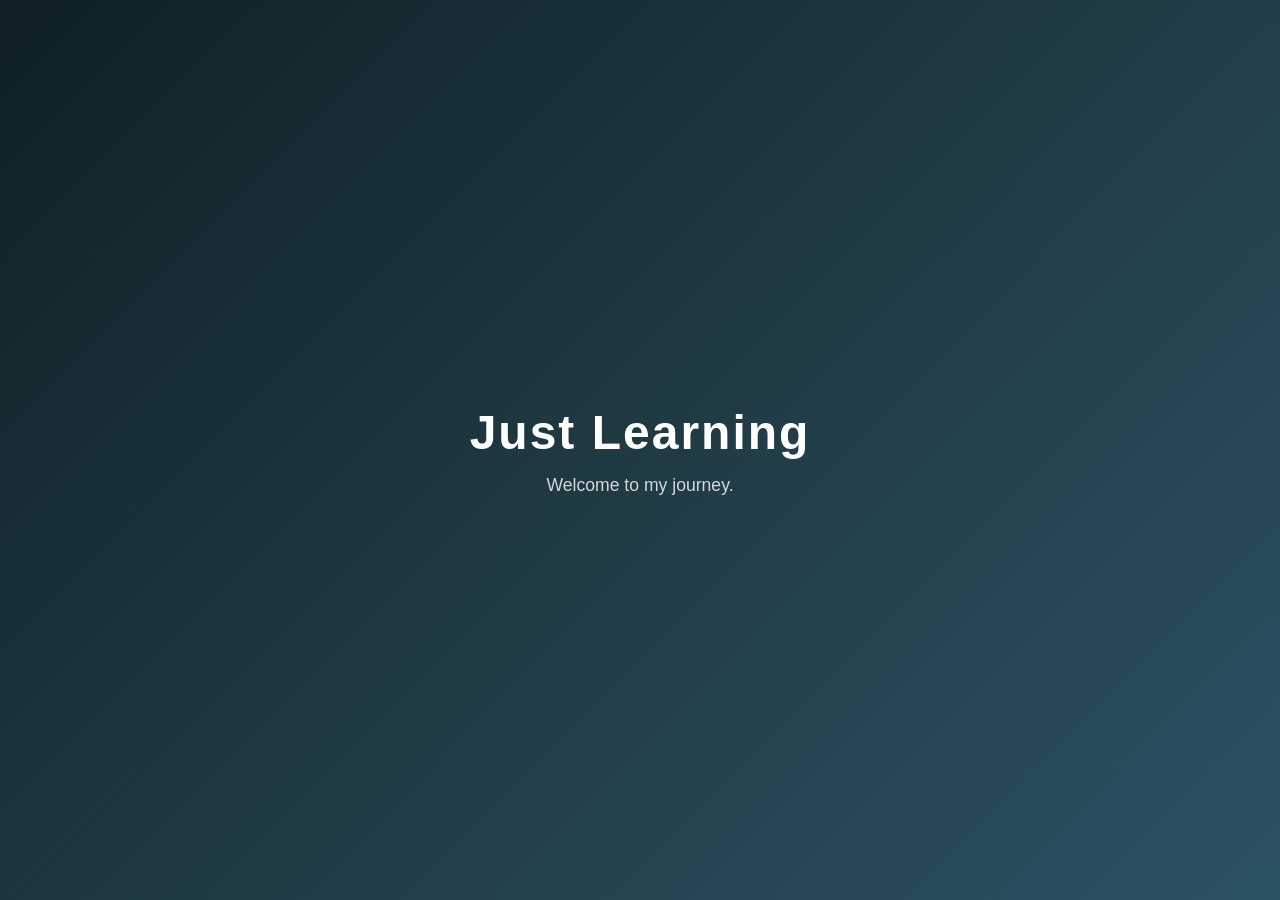
==== commit 283a17af: "Create index.html" ====
--- a/index.html
+++ b/index.html
@@ -1,14 +1,61 @@
 <!DOCTYPE html>
 <html lang="en">
 <head>
-    <meta charset="UTF-8">
-    <meta name="viewport" content="width=device-width, initial-scale=1.0">
-    <title>Matrix MCU Rain</title>
-    <link rel="stylesheet" href="style.css">
+  <meta charset="UTF-8">
+  <title>Welcome</title>
+  <meta name="viewport" content="width=device-width, initial-scale=1.0">
+
+  <style>
+    * {
+      margin: 0;
+      padding: 0;
+      box-sizing: border-box;
+      font-family: Arial, Helvetica, sans-serif;
+    }
+
+    body {
+      height: 100vh;
+      background: linear-gradient(135deg, #0f2027, #203a43, #2c5364);
+      display: flex;
+      justify-content: center;
+      align-items: center;
+      color: white;
+      text-align: center;
+    }
+
+    .container {
+      animation: fadeIn 1.5s ease-in-out;
+    }
+
+    h1 {
+      font-size: 3rem;
+      letter-spacing: 2px;
+    }
+
+    p {
+      margin-top: 15px;
+      opacity: 0.8;
+      font-size: 1.1rem;
+    }
+
+    @keyframes fadeIn {
+      from {
+        opacity: 0;
+        transform: translateY(20px);
+      }
+      to {
+        opacity: 1;
+        transform: translateY(0);
+      }
+    }
+  </style>
 </head>
 <body>
-    <canvas id="matrixCanvas"></canvas>
-    <div id="titleRain"></div>
-    <script src="script.js"></script>
+
+  <div class="container">
+    <h1>Just Learning</h1>
+    <p>Welcome to my journey.</p>
+  </div>
+
 </body>
-</html>+</html>
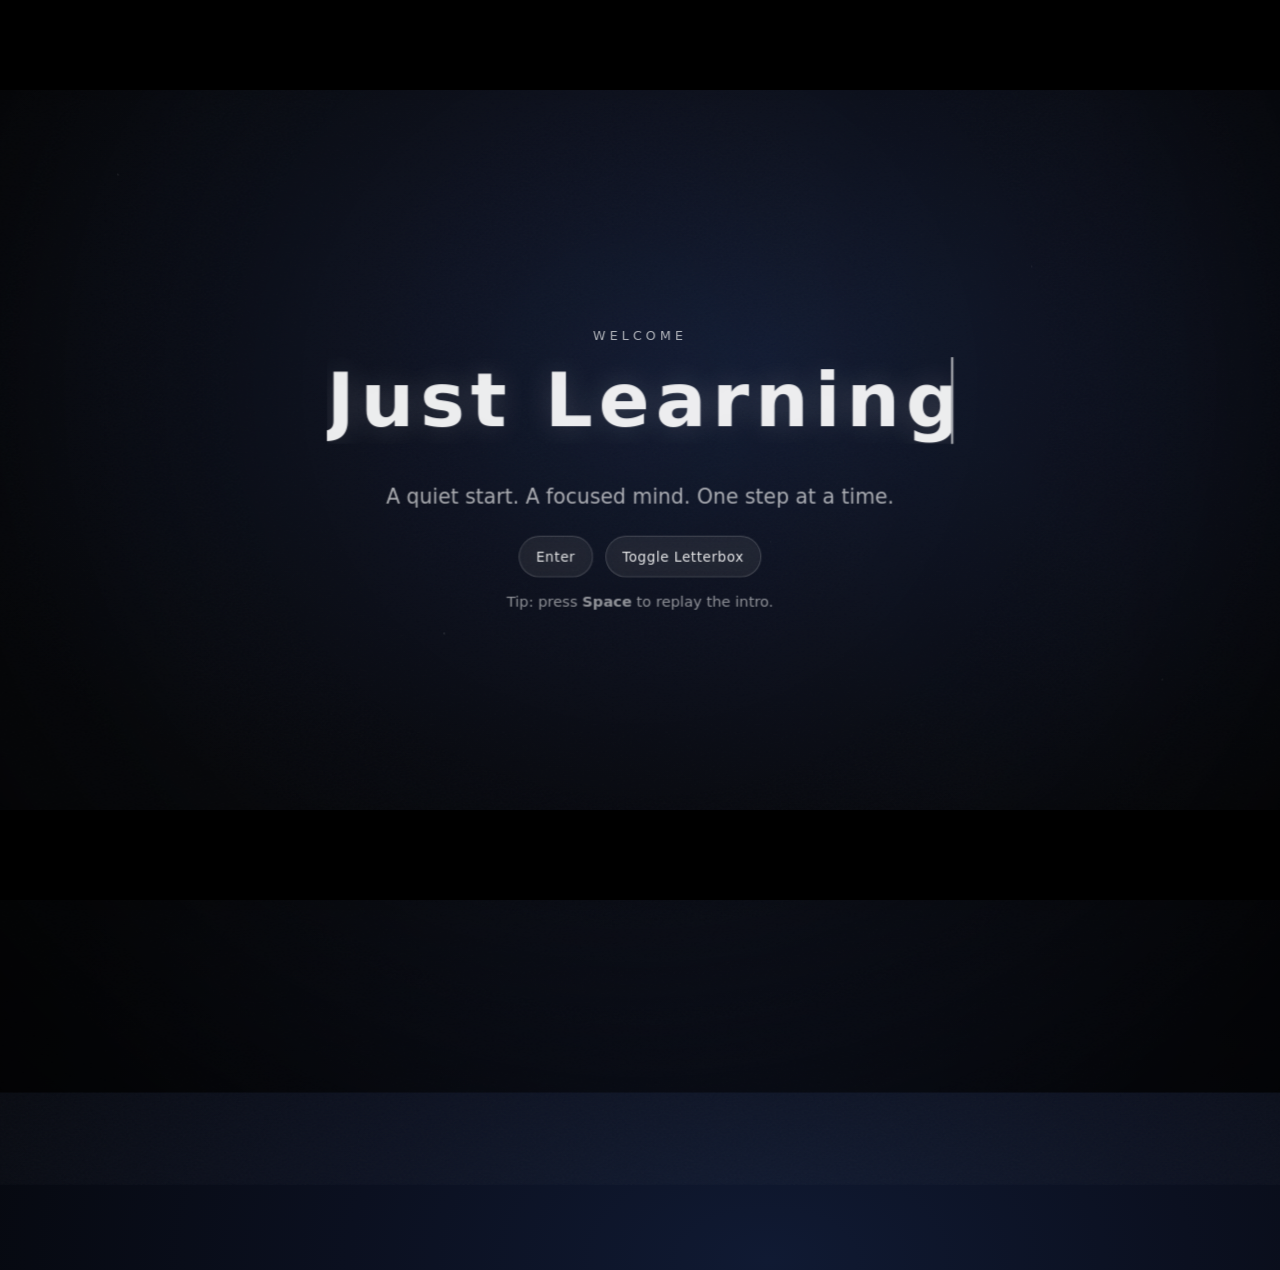
==== commit b4a45700: "Update index.html" ====
--- a/index.html
+++ b/index.html
@@ -1,61 +1,323 @@
-<!DOCTYPE html>
+<!doctype html>
 <html lang="en">
 <head>
-  <meta charset="UTF-8">
-  <title>Welcome</title>
-  <meta name="viewport" content="width=device-width, initial-scale=1.0">
-
+  <meta charset="utf-8" />
+  <meta name="viewport" content="width=device-width, initial-scale=1" />
+  <title>Cinematic Intro — Just Learning</title>
   <style>
-    * {
-      margin: 0;
-      padding: 0;
-      box-sizing: border-box;
-      font-family: Arial, Helvetica, sans-serif;
-    }
-
-    body {
-      height: 100vh;
-      background: linear-gradient(135deg, #0f2027, #203a43, #2c5364);
-      display: flex;
-      justify-content: center;
-      align-items: center;
-      color: white;
-      text-align: center;
-    }
-
-    .container {
-      animation: fadeIn 1.5s ease-in-out;
-    }
-
-    h1 {
-      font-size: 3rem;
-      letter-spacing: 2px;
-    }
-
-    p {
-      margin-top: 15px;
-      opacity: 0.8;
-      font-size: 1.1rem;
-    }
-
-    @keyframes fadeIn {
-      from {
-        opacity: 0;
-        transform: translateY(20px);
-      }
-      to {
-        opacity: 1;
-        transform: translateY(0);
-      }
+    :root{
+      --bg1:#05070c;
+      --bg2:#0b1020;
+      --glow: 0 0 30px rgba(255,255,255,.18);
+      --text: rgba(255,255,255,.92);
+      --muted: rgba(255,255,255,.66);
+    }
+
+    *{box-sizing:border-box;margin:0;padding:0;font-family:system-ui,-apple-system,Segoe UI,Roboto,Arial,sans-serif}
+    body{
+      height:100vh;
+      background: radial-gradient(1200px 700px at 60% 40%, #101a33 0%, var(--bg2) 35%, var(--bg1) 75%);
+      overflow:hidden;
+      color:var(--text);
+    }
+
+    /* Cinematic frame */
+    .scene{
+      position:relative;
+      width:100%;
+      height:100%;
+      display:flex;
+      align-items:center;
+      justify-content:center;
+      transform: scale(1.04);
+      animation: slowZoom 10s ease-in-out forwards;
+    }
+
+    @keyframes slowZoom{
+      0%{transform:scale(1.08)}
+      100%{transform:scale(1.02)}
+    }
+
+    /* Letterbox bars */
+    .bar{
+      position:fixed;
+      left:0;
+      width:100%;
+      height:10vh;
+      background:#000;
+      z-index:50;
+      pointer-events:none;
+    }
+    .bar.top{top:0}
+    .bar.bottom{bottom:0}
+
+    /* Subtle vignette */
+    .vignette{
+      position:absolute; inset:-20%;
+      background: radial-gradient(circle at 50% 45%,
+        rgba(0,0,0,0) 0%,
+        rgba(0,0,0,.25) 45%,
+        rgba(0,0,0,.75) 75%,
+        rgba(0,0,0,.92) 100%);
+      z-index:10;
+      pointer-events:none;
+    }
+
+    /* Film grain (CSS only) */
+    .grain{
+      position:absolute; inset:-30%;
+      background-image:
+        url("data:image/svg+xml,%3Csvg xmlns='http://www.w3.org/2000/svg' width='160' height='160'%3E%3Cfilter id='n'%3E%3CfeTurbulence type='fractalNoise' baseFrequency='.8' numOctaves='2' stitchTiles='stitch'/%3E%3C/filter%3E%3Crect width='160' height='160' filter='url(%23n)' opacity='.35'/%3E%3C/svg%3E");
+      mix-blend-mode:overlay;
+      opacity:.18;
+      z-index:20;
+      pointer-events:none;
+      animation: grainMove 2.2s steps(2) infinite;
+    }
+    @keyframes grainMove{
+      0%{transform:translate(0,0)}
+      20%{transform:translate(-3%,2%)}
+      40%{transform:translate(2%,-2%)}
+      60%{transform:translate(-2%,-3%)}
+      80%{transform:translate(3%,1%)}
+      100%{transform:translate(0,0)}
+    }
+
+    /* Floating dust particles */
+    .dust{
+      position:absolute; inset:0;
+      z-index:5;
+      pointer-events:none;
+      background:
+        radial-gradient(2px 2px at 10% 20%, rgba(255,255,255,.14) 50%, transparent 52%),
+        radial-gradient(1.5px 1.5px at 80% 30%, rgba(255,255,255,.10) 50%, transparent 52%),
+        radial-gradient(2px 2px at 35% 70%, rgba(255,255,255,.12) 50%, transparent 52%),
+        radial-gradient(1.2px 1.2px at 60% 60%, rgba(255,255,255,.09) 50%, transparent 52%),
+        radial-gradient(1.6px 1.6px at 90% 75%, rgba(255,255,255,.10) 50%, transparent 52%);
+      animation: drift 9s ease-in-out infinite;
+      opacity:.9;
+    }
+    @keyframes drift{
+      0%,100%{transform:translate3d(0,0,0)}
+      50%{transform:translate3d(-2%,1%,0)}
+    }
+
+    /* Light sweep */
+    .sweep{
+      position:absolute;
+      width:60vw; height:160vh;
+      top:-30vh; left:-70vw;
+      background: linear-gradient(90deg,
+        transparent 0%,
+        rgba(255,255,255,.10) 45%,
+        rgba(255,255,255,.22) 50%,
+        rgba(255,255,255,.10) 55%,
+        transparent 100%);
+      transform: rotate(18deg);
+      filter: blur(2px);
+      z-index:15;
+      pointer-events:none;
+      animation: sweepAcross 6.5s ease-in-out infinite;
+    }
+    @keyframes sweepAcross{
+      0%{left:-80vw; opacity:0}
+      15%{opacity:.7}
+      45%{left:110vw; opacity:.45}
+      60%{opacity:0}
+      100%{left:110vw; opacity:0}
+    }
+
+    /* Center content */
+    .titlecard{
+      position:relative;
+      z-index:30;
+      text-align:center;
+      padding: 24px 28px;
+      transform: translateY(2vh);
+    }
+
+    .kicker{
+      text-transform: uppercase;
+      letter-spacing: .32em;
+      font-size: .78rem;
+      color: var(--muted);
+      opacity:0;
+      animation: fadeUp .9s ease forwards;
+      animation-delay: .7s;
+    }
+
+    .title{
+      margin-top: 14px;
+      font-size: clamp(2.2rem, 6vw, 4.6rem);
+      letter-spacing: .08em;
+      text-shadow: var(--glow);
+      opacity:0;
+      animation: fadeUp 1.2s ease forwards;
+      animation-delay: 1.15s;
+      display:inline-block;
+      position:relative;
+      padding-bottom: 6px;
+    }
+
+    /* Typewriter effect */
+    .title span{
+      display:inline-block;
+      overflow:hidden;
+      white-space:nowrap;
+      border-right: 2px solid rgba(255,255,255,.7);
+      width: 0ch;
+      animation: typing 2.4s steps(12) forwards, caret 650ms steps(1) infinite;
+      animation-delay: 1.25s, 1.25s;
+    }
+    @keyframes typing{to{width:12ch}}
+    @keyframes caret{50%{border-color:transparent}}
+
+    .subtitle{
+      margin-top: 14px;
+      font-size: clamp(1rem, 2.2vw, 1.25rem);
+      color: var(--muted);
+      line-height:1.55;
+      max-width: 60ch;
+      margin-left:auto;
+      margin-right:auto;
+      opacity:0;
+      animation: fadeUp 1.1s ease forwards;
+      animation-delay: 2.2s;
+    }
+
+    .cta{
+      margin-top: 22px;
+      display:flex;
+      gap:12px;
+      justify-content:center;
+      flex-wrap:wrap;
+      opacity:0;
+      animation: fadeUp 1s ease forwards;
+      animation-delay: 2.65s;
+    }
+
+    button{
+      border:1px solid rgba(255,255,255,.18);
+      background: rgba(255,255,255,.06);
+      color: rgba(255,255,255,.9);
+      padding: 12px 16px;
+      border-radius: 999px;
+      cursor:pointer;
+      backdrop-filter: blur(10px);
+      transition: transform .15s ease, background .2s ease, border-color .2s ease;
+      letter-spacing:.04em;
+    }
+    button:hover{
+      transform: translateY(-1px);
+      background: rgba(255,255,255,.10);
+      border-color: rgba(255,255,255,.28);
+    }
+
+    .hint{
+      margin-top:16px;
+      font-size:.9rem;
+      color: rgba(255,255,255,.55);
+      opacity:0;
+      animation: fadeUp 1s ease forwards;
+      animation-delay: 3.1s;
+    }
+
+    @keyframes fadeUp{
+      from{opacity:0; transform: translateY(14px)}
+      to{opacity:1; transform: translateY(0)}
+    }
+
+    /* Optional: subtle flicker */
+    .flicker{
+      position:absolute; inset:0;
+      z-index:25;
+      pointer-events:none;
+      background: rgba(255,255,255,.03);
+      opacity:0;
+      animation: flicker 6s infinite;
+    }
+    @keyframes flicker{
+      0%, 100%{opacity:0}
+      3%{opacity:.12}
+      4%{opacity:.02}
+      9%{opacity:.08}
+      10%{opacity:0}
     }
   </style>
 </head>
+
 <body>
-
-  <div class="container">
-    <h1>Just Learning</h1>
-    <p>Welcome to my journey.</p>
-  </div>
-
+  <div class="bar top"></div>
+  <div class="bar bottom"></div>
+
+  <main class="scene" aria-label="Cinematic intro">
+    <div class="dust"></div>
+    <div class="sweep"></div>
+    <div class="vignette"></div>
+    <div class="grain"></div>
+    <div class="flicker"></div>
+
+    <section class="titlecard">
+      <div class="kicker">WELCOME</div>
+      <h1 class="title"><span>Just Learning</span></h1>
+      <p class="subtitle">
+        A quiet start. A focused mind. One step at a time.
+      </p>
+
+      <div class="cta">
+        <button onclick="playBeep()">Enter</button>
+        <button onclick="toggleBars()">Toggle Letterbox</button>
+      </div>
+
+      <div class="hint">Tip: press <b>Space</b> to replay the intro.</div>
+    </section>
+  </main>
+
+  <script>
+    // Tiny “cinematic” beep using WebAudio (no external files)
+    function playBeep(){
+      try{
+        const ctx = new (window.AudioContext || window.webkitAudioContext)();
+        const o = ctx.createOscillator();
+        const g = ctx.createGain();
+        o.type = "sine";
+        o.frequency.value = 220;
+        g.gain.value = 0.0001;
+        o.connect(g); g.connect(ctx.destination);
+        o.start();
+
+        // quick attack + soft decay
+        g.gain.exponentialRampToValueAtTime(0.08, ctx.currentTime + 0.02);
+        g.gain.exponentialRampToValueAtTime(0.0001, ctx.currentTime + 0.25);
+        o.stop(ctx.currentTime + 0.26);
+      }catch(e){
+        // audio might be blocked; ignore silently
+      }
+    }
+
+    function replay(){
+      // Restart CSS animations by cloning the scene
+      const scene = document.querySelector(".scene");
+      const clone = scene.cloneNode(true);
+      scene.parentNode.replaceChild(clone, scene);
+
+      // Reattach handlers (because cloning removes JS references)
+      clone.querySelector("button:nth-child(1)").onclick = playBeep;
+      clone.querySelector("button:nth-child(2)").onclick = toggleBars;
+    }
+
+    function toggleBars(){
+      document.querySelectorAll(".bar").forEach(b => {
+        b.style.display = (b.style.display === "none") ? "block" : "none";
+      });
+    }
+
+    window.addEventListener("keydown", (e) => {
+      if(e.code === "Space"){
+        e.preventDefault();
+        replay();
+      }
+    });
+  </script>
 </body>
 </html>
